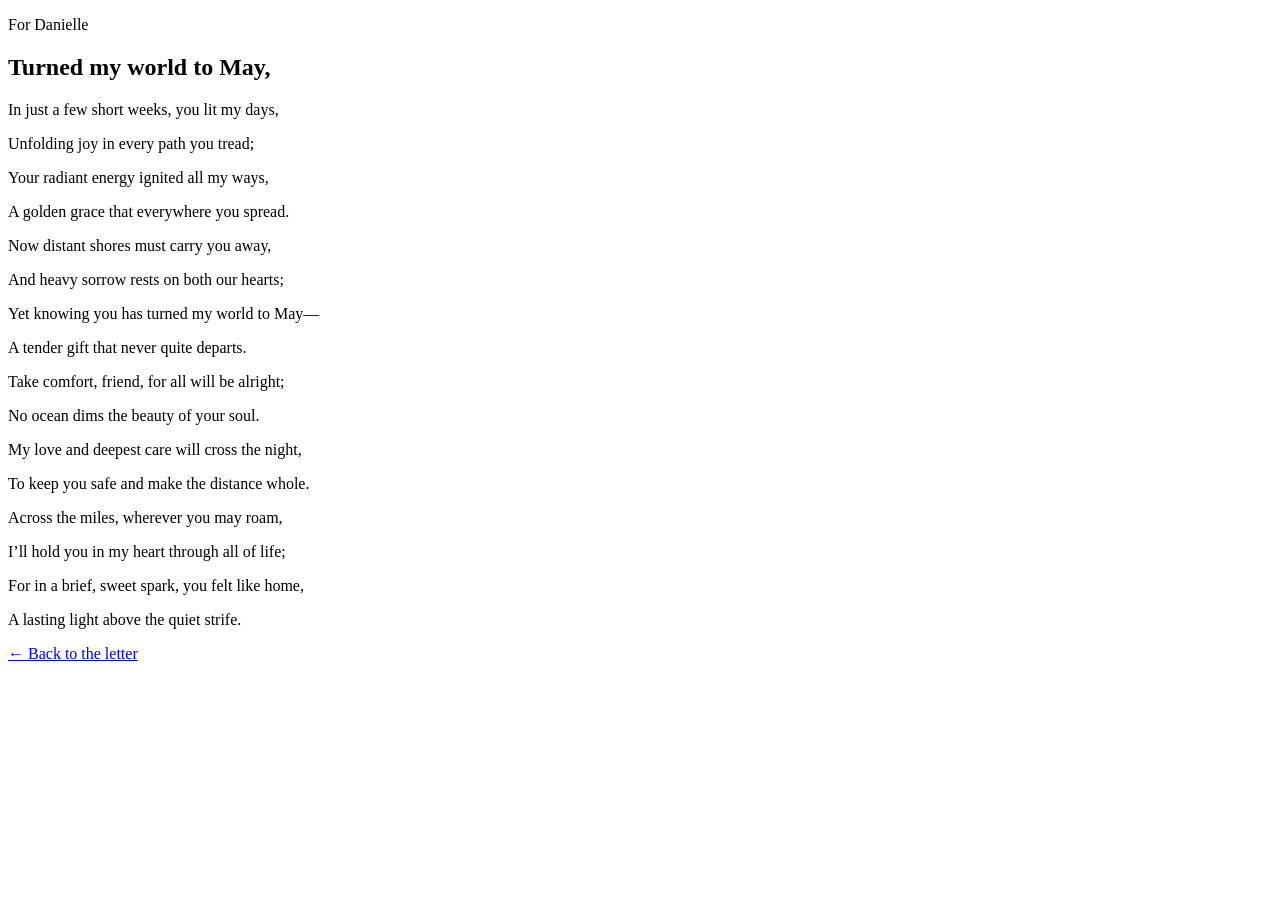
==== poem.html @ 9afd3da4 "Add initial poem.html file with content" ====
<!DOCTYPE html>
<html lang="en">
<head>
  <meta charset="UTF-8" />
  <meta name="viewport" content="width=device-width, initial-scale=1.0" />
  <title>Turned My World to May</title>
  <link rel="stylesheet" href="style.css" />
</head>
<body>
  <main class="page poem-page">
    <section class="poem-card">
      <p class="eyebrow">For Danielle</p>

      <h1>Turned my world to May,</h1>

      <div class="poem">
        <p>In just a few short weeks, you lit my days,</p>
        <p>Unfolding joy in every path you tread;</p>
        <p>Your radiant energy ignited all my ways,</p>
        <p>A golden grace that everywhere you spread.</p>

        <p>Now distant shores must carry you away,</p>
        <p>And heavy sorrow rests on both our hearts;</p>
        <p>Yet knowing you has turned my world to May—</p>
        <p>A tender gift that never quite departs.</p>

        <p>Take comfort, friend, for all will be alright;</p>
        <p>No ocean dims the beauty of your soul.</p>
        <p>My love and deepest care will cross the night,</p>
        <p>To keep you safe and make the distance whole.</p>

        <p>Across the miles, wherever you may roam,</p>
        <p>I’ll hold you in my heart through all of life;</p>
        <p>For in a brief, sweet spark, you felt like home,</p>
        <p>A lasting light above the quiet strife.</p>
      </div>

      <a class="back-link" href="index.html">
        <span aria-hidden="true">←</span>
        Back to the letter
      </a>
    </section>
  </main>
</body>
</html>
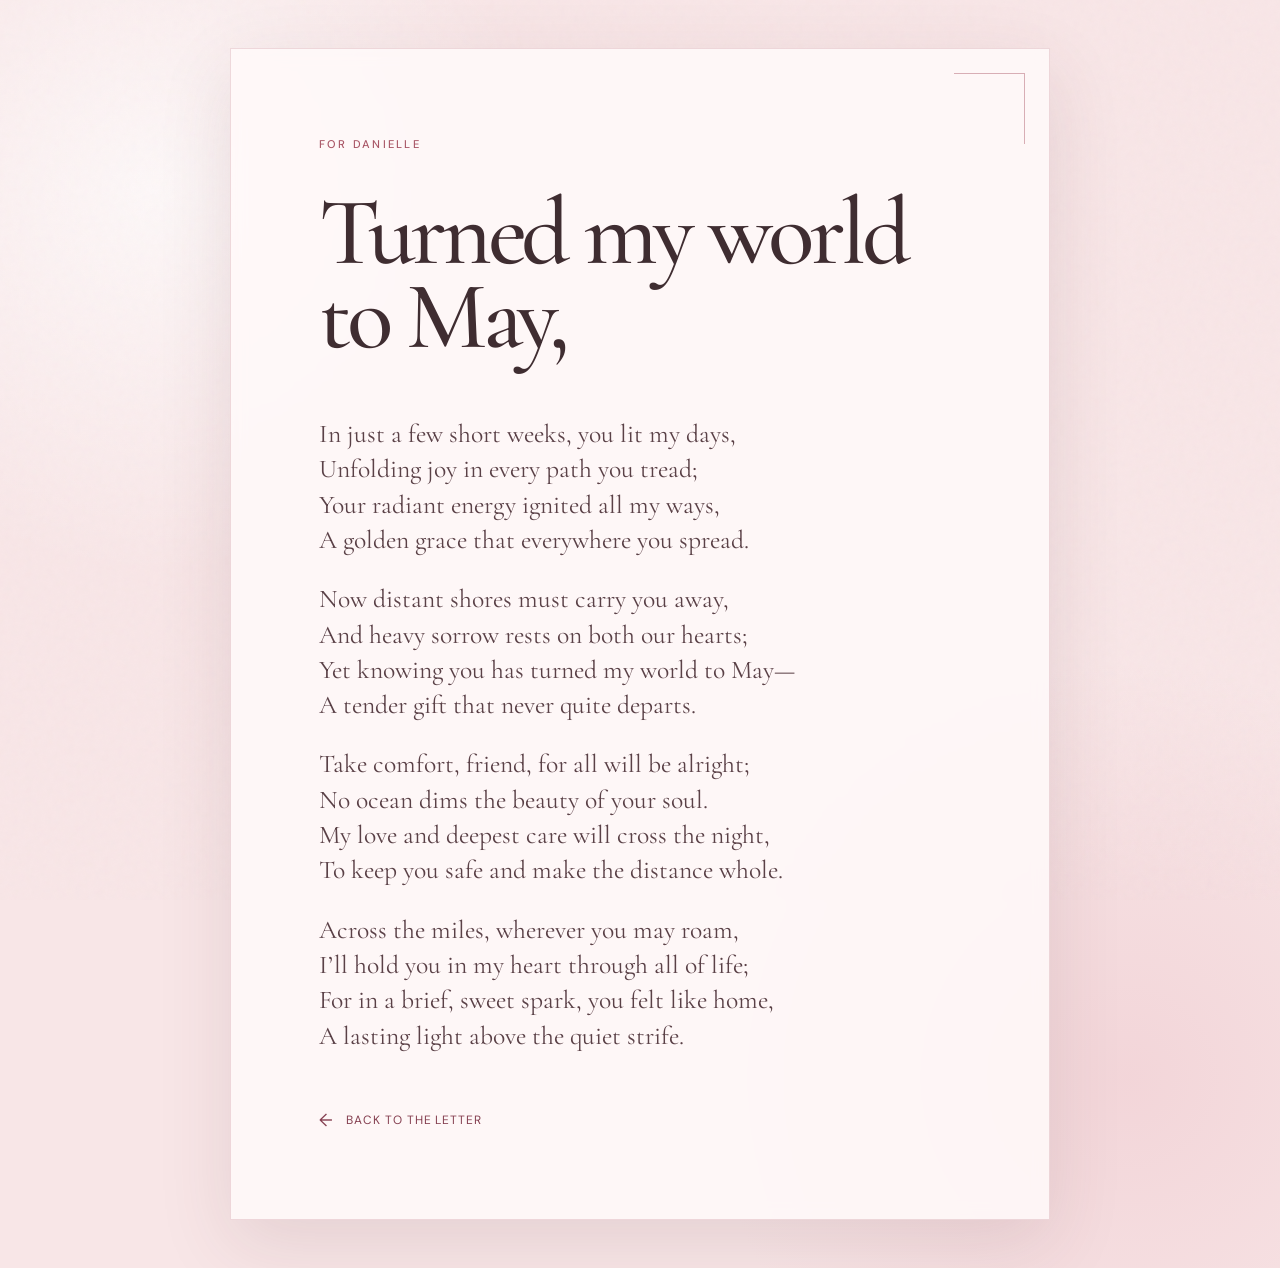
==== commit 69cd5d04: "Create poem.html with a poem for Danielle Added a poem dedicated to Danielle in poem.html." ====
--- a/poem.html
+++ b/poem.html
@@ -3,6 +3,10 @@
 <head>
   <meta charset="UTF-8" />
   <meta name="viewport" content="width=device-width, initial-scale=1.0" />
+  <meta
+    name="description"
+    content="A poem written for Danielle."
+  />
   <title>Turned My World to May</title>
   <link rel="stylesheet" href="style.css" />
 </head>
@@ -13,7 +17,7 @@
 
       <h1>Turned my world to May,</h1>
 
-      <div class="poem">
+      <div class="poem" aria-label="Turned my world to May">
         <p>In just a few short weeks, you lit my days,</p>
         <p>Unfolding joy in every path you tread;</p>
         <p>Your radiant energy ignited all my ways,</p>
--- a/style.css
+++ b/style.css
@@ -0,0 +1,256 @@
+@import url('https://fonts.googleapis.com/css2?family=Cormorant+Garamond:wght@400;500;600;700&family=DM+Sans:wght@400;500&display=swap');
+
+:root {
+  --background: #f8e6e7;
+  --card: #fffafa;
+  --text: #3f2d31;
+  --muted: #98777c;
+  --accent: #a95767;
+  --accent-dark: #843f50;
+  --border: rgba(169, 87, 103, 0.2);
+  --shadow: rgba(91, 48, 57, 0.12);
+}
+
+* {
+  box-sizing: border-box;
+}
+
+html {
+  scroll-behavior: smooth;
+}
+
+body {
+  margin: 0;
+  min-width: 320px;
+  background:
+    radial-gradient(circle at 12% 15%, rgba(255, 255, 255, 0.7), transparent 24rem),
+    radial-gradient(circle at 88% 85%, rgba(226, 163, 174, 0.25), transparent 26rem),
+    var(--background);
+  color: var(--text);
+}
+
+body::before {
+  position: fixed;
+  inset: 0;
+  z-index: -1;
+  pointer-events: none;
+  content: "";
+  opacity: 0.15;
+  background-image: url("data:image/svg+xml,%3Csvg viewBox='0 0 160 160' xmlns='http://www.w3.org/2000/svg'%3E%3Cfilter id='noise'%3E%3CfeTurbulence type='fractalNoise' baseFrequency='.8' numOctaves='3' stitchTiles='stitch'/%3E%3C/filter%3E%3Crect width='100%25' height='100%25' filter='url(%23noise)' opacity='.18'/%3E%3C/svg%3E");
+}
+
+.page {
+  width: min(100% - 2rem, 960px);
+  min-height: 100vh;
+  margin: 0 auto;
+  padding: 3rem 0;
+  display: flex;
+  align-items: center;
+  justify-content: center;
+}
+
+.letter-card,
+.poem-card {
+  width: 100%;
+  background: rgba(255, 250, 250, 0.86);
+  border: 1px solid var(--border);
+  box-shadow: 0 24px 70px var(--shadow);
+  backdrop-filter: blur(8px);
+}
+
+.letter-card {
+  max-width: 700px;
+  padding: clamp(2.5rem, 8vw, 6rem);
+  position: relative;
+}
+
+.letter-card::before,
+.poem-card::before {
+  position: absolute;
+  content: "";
+  width: 70px;
+  height: 70px;
+  top: 1.5rem;
+  right: 1.5rem;
+  border-top: 1px solid var(--accent);
+  border-right: 1px solid var(--accent);
+  opacity: 0.45;
+}
+
+.eyebrow {
+  margin: 0 0 2.5rem;
+  color: var(--accent);
+  font-family: "DM Sans", sans-serif;
+  font-size: 0.7rem;
+  font-weight: 500;
+  letter-spacing: 0.2em;
+  text-transform: uppercase;
+}
+
+h1 {
+  margin: 0;
+  color: var(--text);
+  font-family: "Cormorant Garamond", Georgia, serif;
+  font-size: clamp(3.2rem, 8vw, 6.5rem);
+  font-weight: 500;
+  letter-spacing: -0.045em;
+  line-height: 0.88;
+}
+
+.intro-text {
+  max-width: 560px;
+  margin: 3rem 0;
+  color: #62494f;
+  font-family: "Cormorant Garamond", Georgia, serif;
+  font-size: clamp(1.4rem, 2.5vw, 1.8rem);
+  line-height: 1.35;
+}
+
+.intro-text p {
+  margin: 0 0 1.4rem;
+}
+
+.intro-text p:last-child {
+  margin-bottom: 0;
+}
+
+.button {
+  display: inline-flex;
+  align-items: center;
+  gap: 1.5rem;
+  padding: 1rem 1.35rem;
+  color: #fffafa;
+  background: var(--accent);
+  font-family: "DM Sans", sans-serif;
+  font-size: 0.75rem;
+  letter-spacing: 0.08em;
+  text-decoration: none;
+  text-transform: uppercase;
+  transition: background 180ms ease, transform 180ms ease;
+}
+
+.button:hover {
+  background: var(--accent-dark);
+  transform: translateY(-2px);
+}
+
+.button span {
+  font-size: 1.2rem;
+  line-height: 0;
+}
+
+.footer-note {
+  position: absolute;
+  bottom: 1.5rem;
+  margin: 0;
+  color: var(--muted);
+  font-family: "DM Sans", sans-serif;
+  font-size: 0.7rem;
+  letter-spacing: 0.08em;
+  text-transform: uppercase;
+}
+
+.poem-page {
+  padding: 3rem 0;
+}
+
+.poem-card {
+  max-width: 820px;
+  padding: clamp(2.5rem, 7vw, 5.5rem);
+  position: relative;
+}
+
+.poem-card h1 {
+  max-width: 620px;
+  margin-bottom: 3.5rem;
+  font-size: clamp(3rem, 8vw, 6rem);
+}
+
+.poem {
+  color: #5a4147;
+  font-family: "Cormorant Garamond", Georgia, serif;
+  font-size: clamp(1.25rem, 2.2vw, 1.6rem);
+  line-height: 1.38;
+}
+
+.poem p {
+  margin: 0;
+  white-space: nowrap;
+}
+
+.poem p:nth-child(5),
+.poem p:nth-child(9),
+.poem p:nth-child(13) {
+  margin-top: 1.5rem;
+}
+
+.back-link {
+  display: inline-flex;
+  align-items: center;
+  gap: 0.75rem;
+  margin-top: 3.5rem;
+  color: var(--accent-dark);
+  font-family: "DM Sans", sans-serif;
+  font-size: 0.75rem;
+  letter-spacing: 0.08em;
+  text-decoration: none;
+  text-transform: uppercase;
+}
+
+.back-link:hover {
+  color: var(--accent);
+}
+
+.back-link span {
+  font-size: 1.1rem;
+}
+
+@media (max-width: 620px) {
+  .page {
+    width: min(100% - 1.25rem, 960px);
+    padding: 1.25rem 0;
+  }
+
+  .letter-card,
+  .poem-card {
+    padding: 2.5rem 1.5rem;
+  }
+
+  .letter-card::before,
+  .poem-card::before {
+    top: 1rem;
+    right: 1rem;
+    width: 45px;
+    height: 45px;
+  }
+
+  .eyebrow {
+    margin-bottom: 2rem;
+  }
+
+  .intro-text {
+    margin: 2.5rem 0;
+    font-size: 1.45rem;
+  }
+
+  .poem-card h1 {
+    margin-bottom: 2.5rem;
+    font-size: 3.4rem;
+  }
+
+  .poem {
+    font-size: 1.22rem;
+    overflow-x: auto;
+    padding-bottom: 0.5rem;
+  }
+
+  .poem p {
+    width: max-content;
+  }
+
+  .footer-note {
+    position: static;
+    margin-top: 1rem;
+    text-align: center;
+  }
+}
